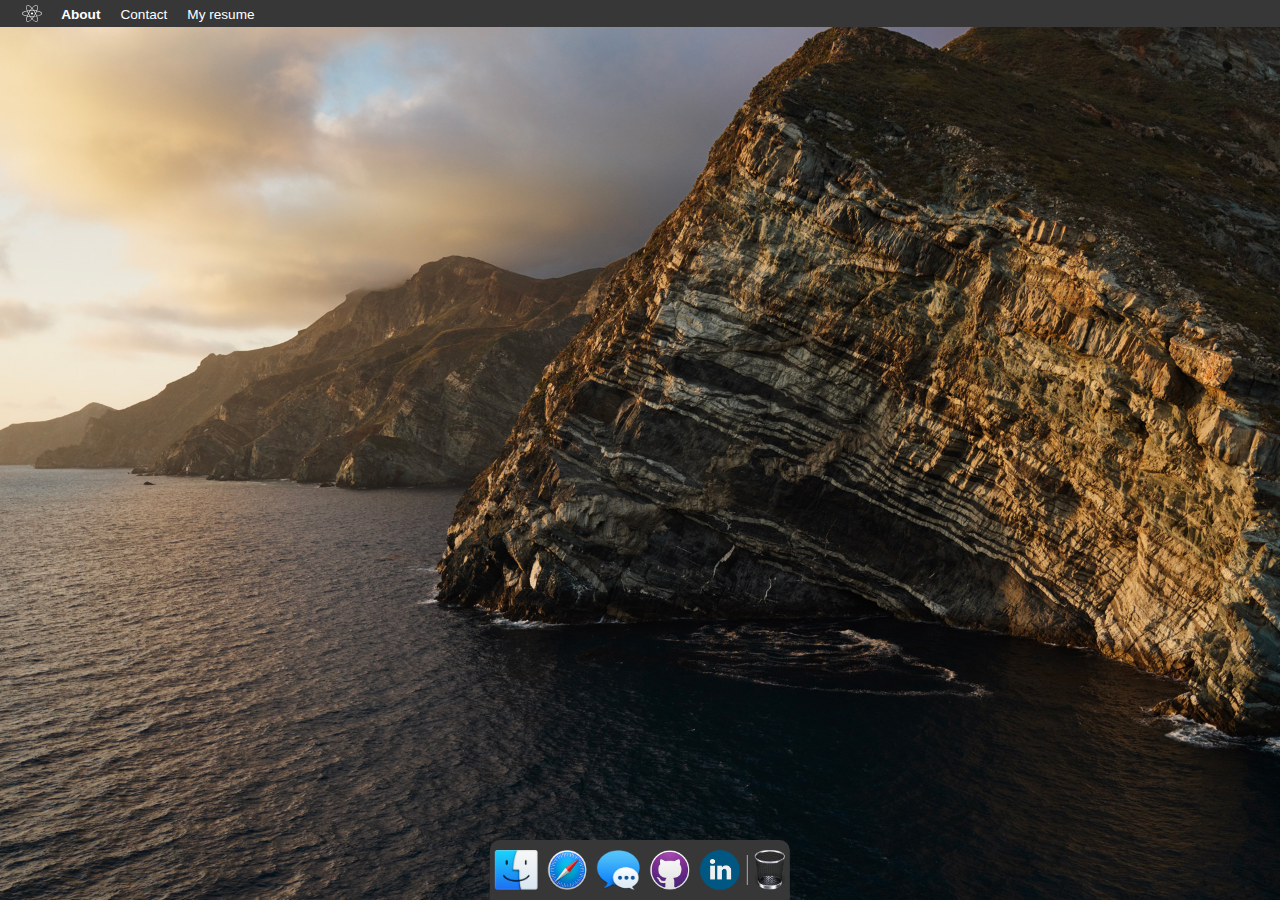
==== index.html @ bc8024b1 "Initial commit" ====
<!DOCTYPE html>
<html lang="en">
<head>
    <meta charset="UTF-8">
    <meta name="viewport" content="width=device-width, initial-scale=1.0">
    <!-- <link rel="stylesheet" href="https://csstools.github.io/normalize.css/11.0.0/normalize.css"> -->
    <link rel="stylesheet" href="style.css">
    <link rel="shortcut icon" href="images/atom.svg" type="image/x-icon">
    <title>Loïc Etienne | Portfolio</title>
    <script src="libraries/draggabilly.pkgd.min.js"></script>
    <script src="libraries/draggabilly.min.js"></script>
</head>
<body>
    <!--⬇ NAV ⬇-->
    <nav>
        <div class="imgContainer nav-item" data-cm="cm1">
            <img src="images/atom.svg" alt="logo" />
        </div>
        <b class="nav-item" data-cm="cm2">About</b>
        <span class="nav-item" data-cm="cm3">Contact</span>
        <span class="nav-item" data-cm="cm4">My resume</span>
        <span class="nav-item" id="clock"></span>
    </nav>
    <!--⬆ NAV ⬆-->


    <!--⬇ Contextual menus of the nav ⬇-->
    <div class="contextual-menu" id="cm1">
        <p onclick="location.reload(true)">Restart</p>
        <p onclick="window.location.href ='https://duckduckgo.com/'">Shutdown</p>
    </div>

    <div class="contextual-menu" id="cm2">
        <p onclick="openWindow('safari','webpages/about_me.html','about me')">Learn more about me</p>
        <p onclick="openWindow('safari','webpages/about_this_project.html','about this project')">Learn more about this project</p>
    </div>

    <div class="contextual-menu" id="cm3">
        <p onclick="openWindow('imessage')">Click <u>here</u> to send me a nice message</p>
        <p onclick="redirect('mailto:loic@etienne.tf')">Or use my email <i>loic@etienne.tf</i></p>
        <p onclick="redirect('tel:+11111111111')">I can also be reached at <i>+33 (0) 6 11 11 11 11</i></p>
        <div class="horizontal-line"></div>
        <p onclick="redirect('https://www.linkedin.com/in/loic-etienne/')">My LinkedIn is one click away from here</p>
        <p onclick="redirect('https://github.com/LoicE5')">So is my GitHub profile</p>
    </div>

    <div class="contextual-menu" id="cm4">
        <p onclick="redirect('http://perso-etudiant.u-pem.fr/~letien04/web_resume/')">Click <u>here</u> to get to my online Resume</p>
        <p onclick="redirect('https://perso-etudiant.u-pem.fr/~letien04/Loic_Etienne_Resume.pdf')">Or <u>here</u> to view my PDF resume</p>
    </div>
    <!--⬆ Contextual menus of the nav ⬆-->

    <!--⬇ Dock ⬇-->
    <div class="dock">
        <img src="images/icons/finder-icon.png" alt="Finder" draggable="false" onclick="openWindow('finder')">
        <img src="images/icons/safari-icon.png" alt="Safari" draggable="false" onclick="openWindow('safari','webpages/guide.html','guide')">
        <img src="images/icons/messages-icon.png" alt="Messages" draggable="false" onclick="openWindow('imessage')">
        <img src="images/icons/github-icon.png" alt="GitHub" draggable="false" onclick="redirect(`https://github.com/LoicE5`)">
        <img src="images/icons/linkedin-icon.png" alt="" draggable="false" onclick="redirect(`https://www.linkedin.com/in/loic-etienne/`)">
        <div class="vertical-dock-line"></div>
        <img src="images/icons/trash-icon.png" alt="" draggable="false">
    </div>
    <!--⬆ Dock ⬆-->

<!--⬇ JavaScript ⬇-->
<script src="app.js"></script>
</body>
</html>
---- style.css ----
:root {
  --nav-background-color: rgba(55,55,55,1);
  --nav-height: 3vh;
  --window-border-radius: 10px;
}

*,*::before,*::after {
  box-sizing: border-box;
}

html {
  font-family: Arial, Helvetica, sans-serif;
}

body {
  margin: 0;
  height: 100vh;
  width: 100vw;

  background: url('images/catalina_wallpaper.jpg');
  background-repeat: no-repeat;
  background-attachment: fixed;
  background-size: cover;
  background-position: 50% 50%;
}


nav {
  position: fixed;
  width: 100vw;
  height: var(--nav-height);
  background: var(--nav-background-color);
  display: flex;
  flex-flow: row nowrap;
  color: white;
}

.imgContainer {
  height: 100% !important;
  width: 3vw !important;
  margin-left: 1vw !important;
  display: flex !important;
  padding: 0 !important;
  font-size: 1rem !important;
}

.imgContainer>img {
  height: 65%;
  margin: auto;
}

.nav-item {
  display: block;
  /* height: 100%; */
  padding-top: calc(1.5vh - 0.425rem);
  padding-left: 10px;
  padding-right: 10px;
  font-size: 0.85rem;
  cursor: default;
}

#clock {
  margin-right: 0 !important;
  margin-left: auto;
}

.isBlue {
  background-color: blue;
}

.mask {
  width: 100vw;
  height: 100vh;
  position: fixed;
  z-index: 10;
}

.contextual-menu {
  width: max-content;
  height: max-content;
  padding-top: 2px;
  padding-bottom: 2px;
  background: var(--nav-background-color);
  border-bottom-left-radius: 10px;
  border-bottom-right-radius: 10px;
  position: fixed;
  z-index: 11;
  top: var(--nav-height);
  display: flex;
  flex-flow: column nowrap;
  color: white;
  /*⬇ Visibility ⬇*/
  visibility: hidden;
}

.contextual-menu p {
  padding: 5px;
  cursor: default;
  font-size: 0.9em;
  margin: 0px;
}

.contextual-menu p:hover {
  background-color: blue;
}

.horizontal-line {
  width: 100%;
  height: 2px;
  background: grey;
}

.vertical-dock-line {
  width: 1px;
  height: 60%;
  margin-left: 2px;
  margin-right: 2px;
  margin-top: auto;
  margin-bottom: auto;
  background: darkgrey;
}

#cm1 {
  left: 1vw;
}

#cm2 {
  left: calc(1vw + 3vw);
}

#cm3 {
  left: calc(1vw + 3vw + 59.28px);
}

#cm4 {
  left: calc(1vw + 3vw + 59.28px + 66.88px);
}

.dock {
  width: max-content;
  max-width: 340px;
  height: 60px;
  display: flex;
  flex-flow: row nowrap;
  position: fixed;
  bottom: 0px;
  left: 50vw;
  transform: translateX(-50%);
  min-height: 50px;
  background: var(--nav-background-color);
  border-top-left-radius: 10px;
  border-top-right-radius: 10px;
  padding: 5px;
}

.dock>*:first-child {
  margin-left: auto;
}

.dock>*:last-child {
  margin-right: auto;
}

.dock img {
  width: auto;
  max-height: 90%;
  margin: 5px;
}

.finder-window {
  width: 26.04vw;
  min-width: 300px;
  min-height: 300px;
  height: 29.82vh;
  position: absolute;
  top: 30vh; /* Provisoire */
  left: 25vw; /* Provisoire */
  background: rgb(34, 33, 32);
  border-radius: var(--window-border-radius);
  padding-top: 30px;
  display: flex;
  flex-flow: row wrap;
  /* overflow: scroll; */
}

header {
  background: rgb(47,46,45);
  height: 30px;
  width: 100%;
  border-top-left-radius: inherit;
  border-top-right-radius: inherit;
  display: flex;
  flex-flow: row nowrap;
  padding-left: 5px;
  position: absolute;
  top: 0px;
}

.actionBtn {
  border: none;
  box-shadow: none;
  border-radius: 50%;
  width: 12px !important;
  height: 12px !important;
  outline: none;
  margin-top: auto;
  margin-bottom: auto;
  margin-left: 7px;
}

.actionBtn.red {
  background: rgb(245,90,85);
}

.actionBtn.yellow {
  background: rgb(248,195,57);
}

.actionBtn.green {
  background: rgb(68,208,66);
}

.finder-window>header img {
  height: 50%;
  width: auto;
  margin-top: auto;
  margin-bottom: auto;
  margin-left: auto;
  margin-right: 7px;
}

.finder-window>header span {
  margin-right: auto;
  margin-top: auto !important;
  margin-bottom: auto !important;
  color: white;
  font-size: 0.85rem; 
}

.finder-icon {
  width: 50px;
  height: 80px;
  margin-left: 20px;
  margin-top: 15px;
  display: flex;
  flex-flow: column nowrap;
}

.finder-icon>* {
  width: 100%;
  height: auto;
  color: white;
  font-size: 0.7rem;
  margin: 0;
  text-align: center;
  margin-top: auto;
  margin-bottom: auto;
}

.safarii {
  width: 60vw;
  height: 60vh;
  background: wheat;
  display: flex;
  position: absolute;
  /* z-index: 2; */
  padding-top: 30px;
  top: 10vh;
  left: 20vw;
  border-radius: var(--window-border-radius);
}

.safari-input {
  border-radius: 5px;
  border: grey 1px solid;
  background: white;
  width: 50%;
  margin: auto;
  outline: none;
  padding: auto;
  text-align: center;
}

.safarii iframe {
  width: 100%;
  height: 100%;
}

.imessage-window {
  width: 70vw;
  height: 60vh;
  display: flex;
  position: absolute;
  /* z-index: 3; */
  padding-top: 30px;
  top: 10vh;
  left: 20vw;
  border-radius: var(--window-border-radius);
  overflow: hidden !important;
}

.imessage-window iframe {
  width: 100%;
  height: 100%;
  overflow: hidden !important;
}

.fullscreen {
  width: 100vw;
  height: calc(100vh - var(--nav-height) - 60px);
  top: var(--nav-height) !important;
  left: 0px !important;
  transform: none !important;
}

.reah-icon {
  border-radius: 5px;
}

@media (max-width: 485px){
  #clock {
    display: none;
  }
  .contextual-menu {
    left: 1vw !important;
  }
}
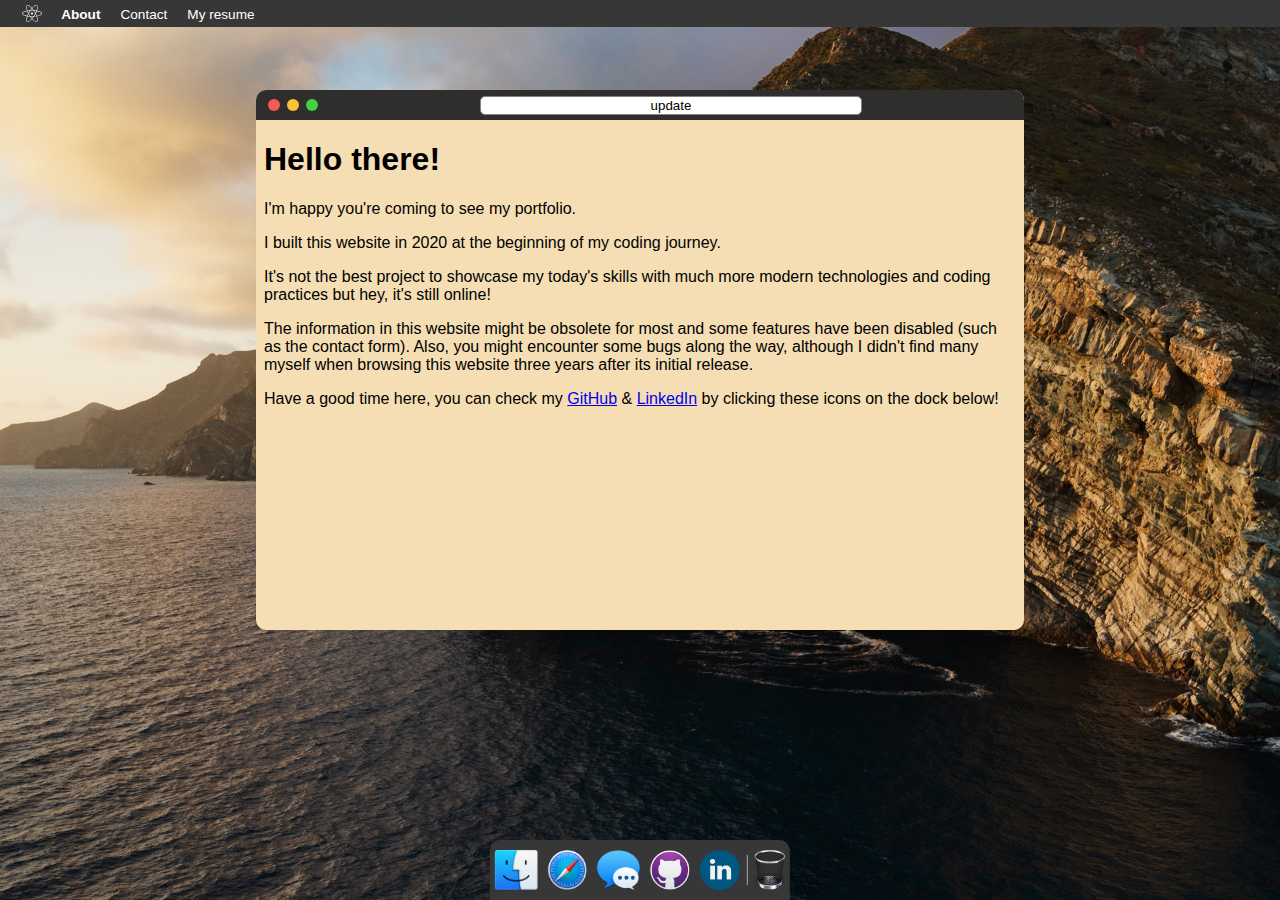
==== commit 42b69e93: "Informations update" ====
--- a/index.html
+++ b/index.html
@@ -37,16 +37,16 @@
 
     <div class="contextual-menu" id="cm3">
         <p onclick="openWindow('imessage')">Click <u>here</u> to send me a nice message</p>
-        <p onclick="redirect('mailto:loic@etienne.tf')">Or use my email <i>loic@etienne.tf</i></p>
-        <p onclick="redirect('tel:+11111111111')">I can also be reached at <i>+33 (0) 6 11 11 11 11</i></p>
+        <p onclick="redirect('mailto:loic.etienne+old-portfolio@dauphine.eu')">Or use my email <i>loic.etienne@dauphine.eu</i></p>
+        <p onclick="redirect('tel:+33612345678')">I can also be reached at <i>+33 (0) 6 12 34 56 78</i></p>
         <div class="horizontal-line"></div>
         <p onclick="redirect('https://www.linkedin.com/in/loic-etienne/')">My LinkedIn is one click away from here</p>
         <p onclick="redirect('https://github.com/LoicE5')">So is my GitHub profile</p>
     </div>
 
     <div class="contextual-menu" id="cm4">
-        <p onclick="redirect('http://perso-etudiant.u-pem.fr/~letien04/web_resume/')">Click <u>here</u> to get to my online Resume</p>
-        <p onclick="redirect('https://perso-etudiant.u-pem.fr/~letien04/Loic_Etienne_Resume.pdf')">Or <u>here</u> to view my PDF resume</p>
+        <p onclick="alert(`No longer available :(`)">Click <u>here</u> to get to my online Resume</p>
+        <p onclick="alert(`No longer available :(`)">Or <u>here</u> to view my PDF resume</p>
     </div>
     <!--⬆ Contextual menus of the nav ⬆-->
 
